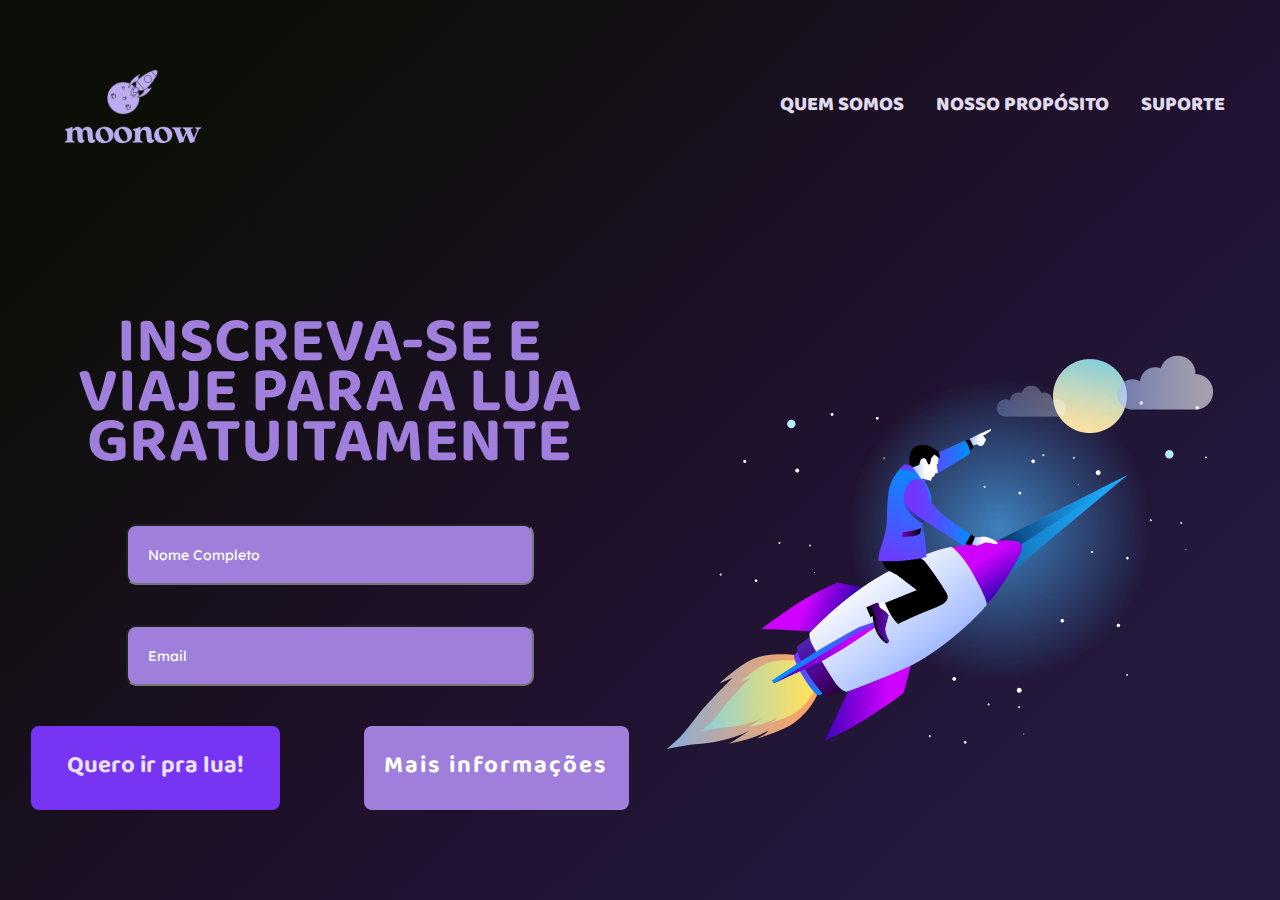
==== index.html @ a137217e "first commit" ====
<!DOCTYPE html>
<html lang="pt-BR">
  <head>
    <meta charset="UTF-8" />
    <meta http-equiv="X-UA-Compatible" content="IE=edge" />
    <meta name="viewport" content="width=device-width, initial-scale=1.0" />
    <title>moonnow</title>
    <link rel="stylesheet" href="style.css" />
    <script src="script.js" defer></script>
  </head>
  <body>
    <header>
      <img src="./assets/logo.png" alt="logo moonnow" />
      <nav>
        <ul>
          <li><a href="">QUEM SOMOS</a></li>
          <li><a href="">NOSSO PROPÓSITO</a></li>
          <li><a href="">SUPORTE</a></li>
        </ul>
      </nav>
    </header>
    <main>
      <div class="left">
        <h1>INSCREVA-SE E VIAJE PARA A LUA GRATUITAMENTE</h1>
        <form action="./sucesso.html" id="form">
          <input type="text" id="name" placeholder="Nome Completo" />
          <span id="name-error"></span>
          <input type="text" id="email" placeholder="Email" />
          <span id="email-error"></span>
          <div class="button-wrapper">
            <button type="submit" class="moon">Quero ir pra lua!</button>
            <button class="inform"><a href="">Mais informações</a></button>
          </div>
        </form>
      </div>
      <div class="right">
        <img src="./assets/hero-ilustration.png" alt="hero ilustration" />
      </div>
    </main>
  </body>
</html>
---- style.css ----
@import url("https://fonts.googleapis.com/css2?family=Baloo+Bhaina+2:wght@700;800&family=Lexend+Deca&display=swap");

:root {
}

* {
  margin: 0;
  padding: 0;
  box-sizing: border-box;
  font-family: "Baloo Bhaina 2", cursive;
}

body {
  background-image: linear-gradient(
    136.31deg,
    #0c0f07 14.16%,
    #1f102b 53.39%,
    #23193e 82.63%
  );
  background-repeat: no-repeat;
  background-size: cover;
  min-height: 100vh;
}

header {
  padding: 55px;
  display: flex;
  justify-content: space-between;
  align-items: center;
  margin-bottom: 110px;
}

header nav ul {
  display: flex;
  gap: 2rem;
  font-size: 20px;
  font-weight: 800;
  line-height: 40px;
  list-style-type: none;
}

li a {
  color: #e0daed;
  text-decoration: none;
}

main {
  display: flex;
  justify-content: space-evenly;
  margin-bottom: 200px;
}

main .left {
  max-width: 1000px;
  display: flex;
  flex-direction: column;
  align-items: center;
}

main h1 {
  font-size: 64px;
  font-weight: 700;
  line-height: 50px;
  color: #9f7fdb;
  max-width: 545px;
  text-align: center;
  margin-bottom: 50px;
}

main form {
  display: flex;
  flex-direction: column;
  gap: 20px;
  align-items: center;
}

main form input {
  font-family: "Lexend Deca", sans-serif;
  height: 61px;
  width: 408px;
  border-radius: 10px;
  background-color: #9f7fdb;
  color: #ffffff;
  font-size: 14px;
  font-weight: 400;
  line-height: 20px;
  padding-left: 20px;
}

main form input::placeholder {
  color: #ffffff;
}

main form .button-wrapper {
  display: flex;
  gap: 84px;
}

.button-wrapper .moon {
  height: 84px;
  width: 249px;
  border-radius: 8px;
  padding: 18px 28px 18px 28px;
  background-color: #7735f3;
  border: none;
  font-size: 24px;
  font-weight: 700;
  line-height: 48px;
  color: #e9e1fd;
  cursor: pointer;
}

.button-wrapper .inform {
  height: 84px;
  width: 265px;
  border-radius: 8px;
  background-color: #9f7fdb;
  border: none;
  font-size: 24px;
  font-weight: 700;
  line-height: 48px;
}

.button-wrapper .inform a {
  color: #ffffff;
  text-decoration: none;
  letter-spacing: 2px;
  display: flex;
  height: 100%;
  width: 100%;
  align-items: center;
  justify-content: center;
}

.error {
  display: block;
  color: #7735f3;
  background-color: #ffffff;
  padding: 0.3rem 1rem;
  border-radius: 10px;
}
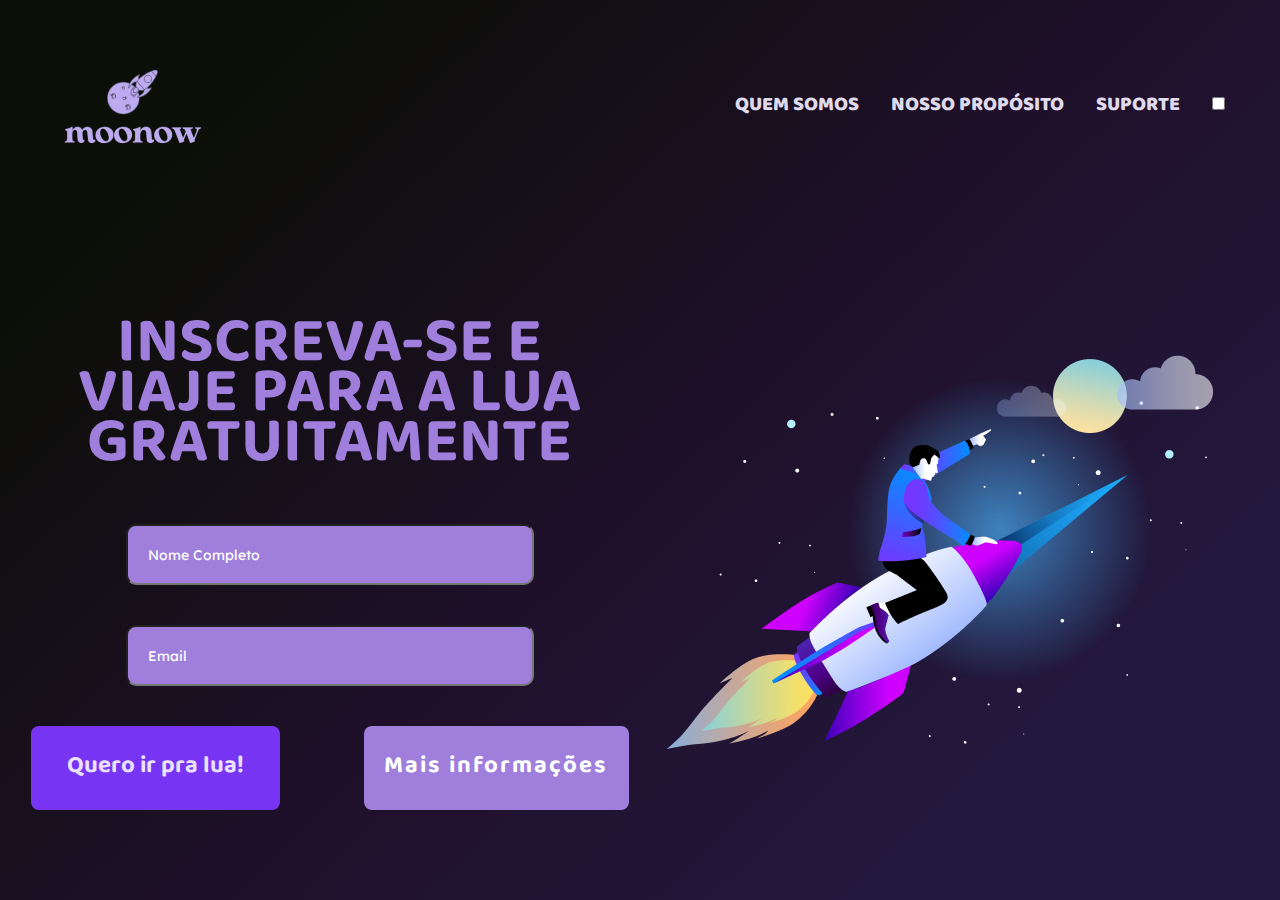
==== commit 6c57fb81: "ajustes finais" ====
--- a/index.html
+++ b/index.html
@@ -5,7 +5,7 @@
     <meta http-equiv="X-UA-Compatible" content="IE=edge" />
     <meta name="viewport" content="width=device-width, initial-scale=1.0" />
     <title>moonnow</title>
-    <link rel="stylesheet" href="style.css" />
+    <link rel="stylesheet" href="style.css" id="link-style" />
     <script src="script.js" defer></script>
   </head>
   <body>
@@ -16,6 +16,12 @@
           <li><a href="">QUEM SOMOS</a></li>
           <li><a href="">NOSSO PROPÓSITO</a></li>
           <li><a href="">SUPORTE</a></li>
+          <li>
+            <label class="switch">
+              <input type="checkbox" id="switch" />
+              <span class="slider"></span>
+            </label>
+          </li>
         </ul>
       </nav>
     </header>
@@ -34,7 +40,12 @@
         </form>
       </div>
       <div class="right">
-        <img src="./assets/hero-ilustration.png" alt="hero ilustration" />
+        <h2 id="msg"></h2>
+        <img
+          src="./assets/hero-ilustration.png"
+          alt="hero ilustration"
+          id="img"
+        />
       </div>
     </main>
   </body>
--- a/style.css
+++ b/style.css
@@ -132,7 +132,8 @@
   justify-content: center;
 }
 
-.error {
+.error,
+.success-style {
   display: block;
   color: #7735f3;
   background-color: #ffffff;
